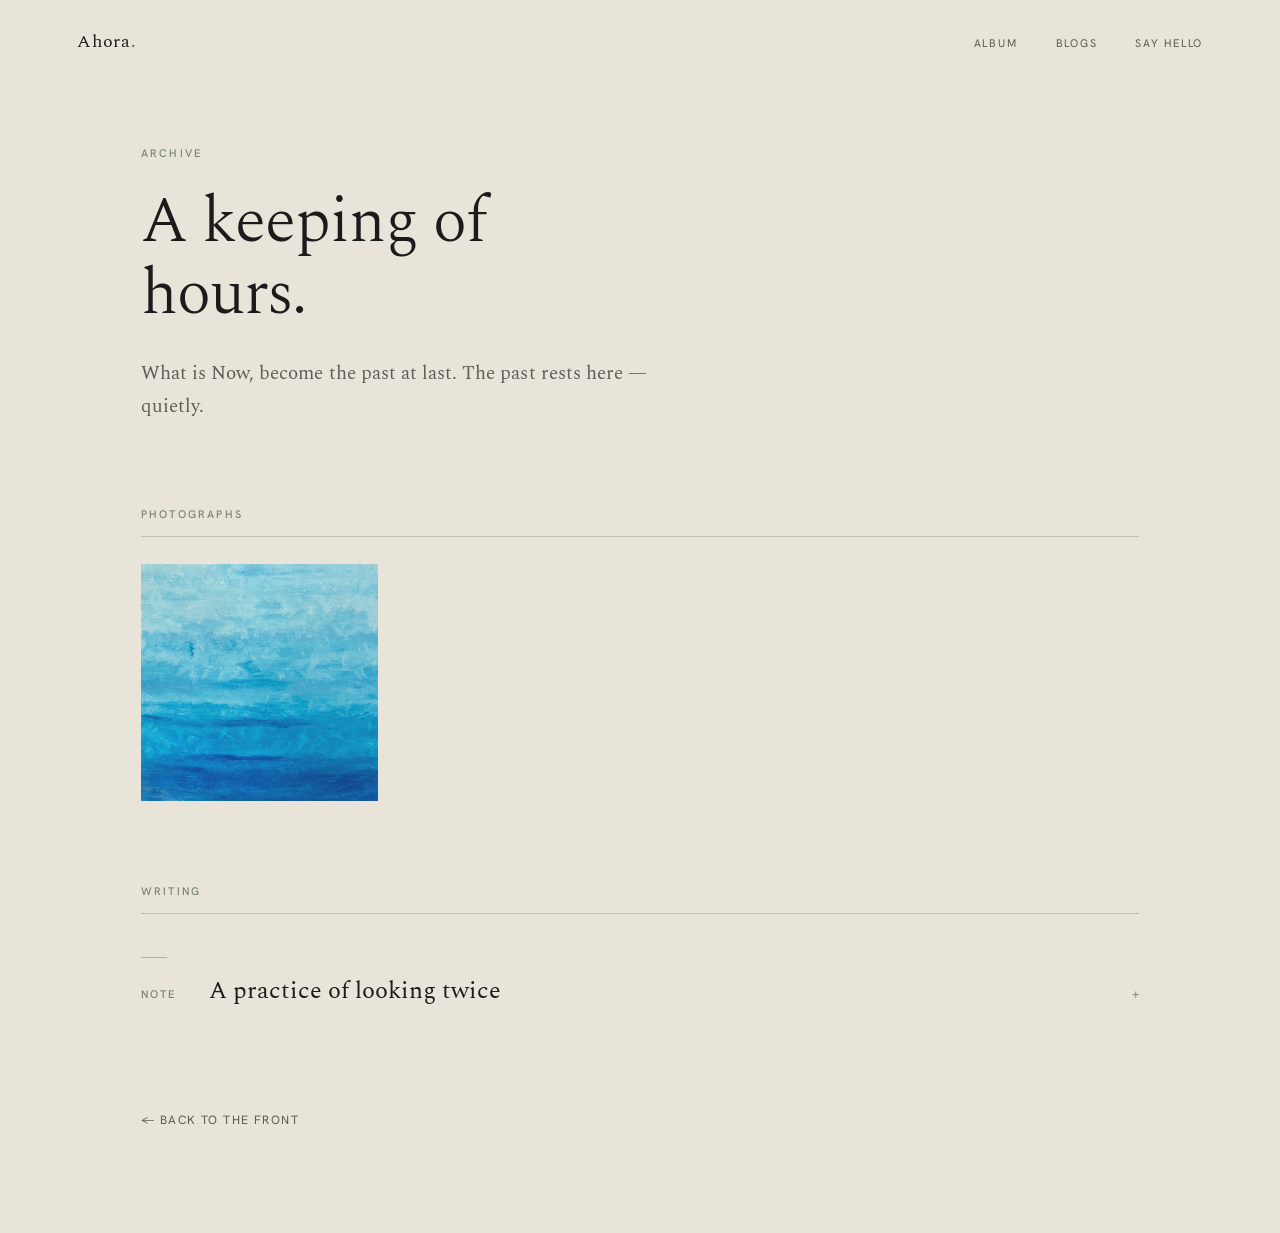
==== archive.html @ 3e656c1a "Add Featured blogs strip + Archive page Blogs: - New "Featured" admin toggle (up to 3) highlights bl" ====
<!DOCTYPE html>
<html lang="en">
<head>
  <meta charset="UTF-8" />
  <meta name="viewport" content="width=device-width, initial-scale=1.0" />
  <title>Ahora — Archive</title>
  <meta name="description" content="The Ahora archive — everything set aside, kept quietly in one place." />

  <link rel="preconnect" href="https://fonts.googleapis.com" />
  <link rel="preconnect" href="https://fonts.gstatic.com" crossorigin />
  <link href="https://fonts.googleapis.com/css2?family=Spectral:ital,wght@0,300;0,400;0,500;1,300;1,400&family=Hanken+Grotesk:wght@400;500&display=swap" rel="stylesheet" />

  <link rel="stylesheet" href="styles.css" />
  <script src="https://cdn.jsdelivr.net/npm/lenis@1.1.14/dist/lenis.min.js"></script>
  <script defer src="archive.js"></script>
</head>
<body class="archive-page">

  <header class="masthead">
    <a class="wordmark" href="index.html">Ahora<span class="dot">.</span></a>
    <nav class="top">
      <a href="index.html#album">Album</a>
      <a href="index.html#reader">Blogs</a>
      <a href="index.html#invite">Say hello</a>
    </nav>
  </header>

  <main class="archive">
    <header class="arc-head">
      <span class="label">Archive</span>
      <h1>A keeping of hours.</h1>
      <p class="intro">What is Now, become the past at last. The past rests here — quietly.</p>
    </header>

    <section class="arc-section">
      <span class="label">Photographs</span>
      <div id="arc-photos" class="arc-grid"></div>
    </section>

    <section class="arc-section">
      <span class="label">Writing</span>
      <div id="arc-notes" class="arc-list"></div>
    </section>

    <p class="arc-back"><a href="index.html">← Back to the front</a></p>
  </main>

  <!-- lightbox for viewing an archived photo -->
  <div class="lightbox" id="lightbox" aria-hidden="true">
    <button class="lb-close" id="lbClose" aria-label="Close">×</button>
    <button class="lb-nav lb-prev" id="lbPrev" aria-label="Previous photograph">‹</button>
    <figure class="lb-figure">
      <img id="lbImg" src="" alt="" />
      <figcaption class="lb-cap" id="lbCap"></figcaption>
    </figure>
    <button class="lb-nav lb-next" id="lbNext" aria-label="Next photograph">›</button>
  </div>

</body>
</html>
---- styles.css ----
/* ============================================================
   Ahora — to the hour
   Aesthetic: Aesop (adapted) · Editorial / Minimalist
   ============================================================ */

:root {
  --ground: #E8E4D9;   /* warm chamois */
  --cream:  #EFEBE0;   /* image field */
  --paper:  #F3F0E8;   /* book page */
  --ink:    #1B1B1B;
  --muted:  #5D5B54;
  --sage:   #7A8470;
  --amber:  #7A4623;

  --serif: "Spectral", Georgia, "Times New Roman", serif;
  --sans:  "Hanken Grotesk", -apple-system, system-ui, sans-serif;

  --reading: 32rem;
  --pad: clamp(24px, 6vw, 120px);
  --shot-h: clamp(300px, 64svh, 720px);
  --slide-w: 80vw;   /* uniform slide width → consistent neighbour peek on any screen */
  --slide-gap: 8vw;
  --ease: cubic-bezier(0.16, 1, 0.3, 1);
}

* { box-sizing: border-box; }
html { -webkit-font-smoothing: antialiased; text-rendering: optimizeLegibility; }
html.lenis, html.lenis body { height: auto; }
.lenis.lenis-smooth { scroll-behavior: auto !important; }

body {
  margin: 0;
  background: var(--ground);
  color: var(--ink);
  font-family: var(--serif);
  font-size: clamp(16px, 1.05vw + 13px, 19px);
  line-height: 1.72;
  letter-spacing: 0.002em;
}
::selection { background: rgba(122, 132, 112, 0.26); }
.label { font-family: var(--sans); font-weight: 500; font-size: 11px; letter-spacing: 0.2em; text-transform: uppercase; color: var(--sage); }
a { color: inherit; text-decoration: none; }

/* ---------- masthead ---------- */
header.masthead {
  position: fixed; top: 0; left: 0; right: 0; z-index: 20;
  display: flex; align-items: baseline; justify-content: space-between; gap: 24px;
  padding: clamp(20px, 3vh, 34px) var(--pad);
  pointer-events: none; will-change: opacity;
}
header.masthead a { pointer-events: auto; }
.wordmark { font-family: var(--serif); font-size: 18px; letter-spacing: 0.05em; color: var(--ink); transition: color 700ms var(--ease); }
.wordmark .dot { color: var(--amber); }
nav.top { display: flex; gap: clamp(18px, 3vw, 38px); }
nav.top a { font-family: var(--sans); font-size: 11px; letter-spacing: 0.16em; text-transform: uppercase; color: var(--muted); transition: color 700ms var(--ease); }
nav.top a:hover { color: var(--ink); }
/* over the dark album section */
.masthead.invert .wordmark { color: #F2EEE4; }
.masthead.invert nav.top a { color: rgba(242, 238, 228, 0.62); }
.masthead.invert nav.top a:hover { color: #F2EEE4; }

section.screen { min-height: 100svh; will-change: opacity, transform; }

/* ---------- reveal vocabulary ---------- */
.lines .line { display: block; overflow: hidden; padding-bottom: 0.06em; }
.lines .line > span { display: block; transform: translateY(116%); transition: transform 1.3s var(--ease); }
.lines.in .line > span { transform: none; }

.stagger > * { opacity: 0; transform: translateY(26px); transition: opacity 1.1s var(--ease), transform 1.2s var(--ease); }
.stagger.in > * { opacity: 1; transform: none; }
.stagger.in > :nth-child(2) { transition-delay: 0.10s; }
.stagger.in > :nth-child(3) { transition-delay: 0.20s; }
.stagger.in > :nth-child(4) { transition-delay: 0.30s; }

.figure-reveal { overflow: hidden; display: block; }
/* the shot's clip-path / scale / blur are driven per-frame in main.js (scroll-linked reveal) */
.shot { will-change: clip-path, transform; }

/* ---------- title page ---------- */
.cover { display: flex; flex-direction: column; justify-content: center; padding: clamp(80px, 12vh, 140px) var(--pad); }
.cover .label { display: block; margin-bottom: 30px; }
.cover h1 { font-family: var(--serif); font-weight: 300; font-size: clamp(3.4rem, 9vw + 1rem, 8rem); line-height: 1; letter-spacing: -0.02em; margin: 0; }
.cover .standfirst { max-width: var(--reading); margin: 40px 0 0; color: var(--muted); font-size: 1.05em; }
.cover .begin { margin-top: clamp(40px, 7vh, 84px); font-family: var(--sans); font-size: 11px; letter-spacing: 0.22em; text-transform: uppercase; color: var(--sage); display: inline-flex; align-items: center; gap: 12px; }
.cover .begin::after { content: "→"; font-size: 14px; }

/* ---------- the album (dark sky) ---------- */
.album { position: relative; display: flex; flex-direction: column; background: linear-gradient(180deg, #1b2230 0%, #141a25 55%, #0f141d 100%); }
.album .label { color: rgba(242, 238, 228, 0.66); }
.album-head { position: absolute; top: clamp(72px, 11vh, 120px); left: var(--pad); z-index: 5; will-change: opacity, transform; }
.track {
  flex: 1; min-height: 0;
  display: flex; align-items: center; gap: var(--slide-gap);
  overflow-x: auto; overflow-y: hidden;
  scroll-snap-type: none;
  padding-inline: calc((100vw - var(--slide-w)) / 2); padding-block: 0;
  scrollbar-width: none; -ms-overflow-style: none; cursor: grab;
  touch-action: pan-x;
}
.track::-webkit-scrollbar { display: none; }
.track.dragging { cursor: grabbing; }
.plate { flex: 0 0 var(--slide-w); height: var(--shot-h); display: flex; align-items: center; justify-content: center; will-change: opacity, filter; }
/* frameless: the photo floats whole on the dark sky, no card / background */
.shot { position: relative; max-width: 100%; max-height: 100%; overflow: hidden; }
.shot img { display: block; max-width: 100%; max-height: var(--shot-h); width: auto; height: auto; object-fit: contain; user-select: none; -webkit-user-drag: none; }

.album-foot { display: flex; align-items: center; justify-content: center; padding: clamp(20px, 4vh, 40px) var(--pad) clamp(28px, 5vh, 52px); }
.album-meta { text-align: center; }
.album-meta .count { font-family: var(--sans); font-size: 11px; letter-spacing: 0.16em; color: rgba(242, 238, 228, 0.5); }
.album-meta .cap { display: block; margin-top: 10px; max-width: 42ch; margin-inline: auto; font-style: italic; color: rgba(242, 238, 228, 0.82); transition: opacity 450ms var(--ease); }

/* ---------- the pages (book, turned by horizontal scroll) ---------- */
.reader { display: flex; flex-direction: column; align-items: center; justify-content: center; padding: clamp(80px, 11vh, 130px) var(--pad) clamp(40px, 7vh, 80px); position: relative; }
.reader > .label { position: absolute; top: clamp(72px, 11vh, 120px); left: var(--pad); }
.book { position: relative; width: min(40rem, 88vw); height: min(64svh, 560px); touch-action: pan-y; }
.page {
  position: absolute; inset: 0;
  background: var(--paper); border: 1px solid rgba(122, 132, 112, 0.28);
  padding: clamp(40px, 5vw, 80px);
  display: flex; flex-direction: column; justify-content: center;
  opacity: 0; transform: translateX(52px) scale(0.985);
  transition: opacity 700ms var(--ease), transform 820ms var(--ease);
  pointer-events: none;
}
.page.current { opacity: 1; transform: none; pointer-events: auto; }
.page.left { transform: translateX(-52px) scale(0.985); }
.page .runhead { font-family: var(--sans); font-size: 10px; letter-spacing: 0.22em; text-transform: uppercase; color: var(--sage); position: absolute; top: clamp(24px, 3vw, 38px); left: clamp(40px, 5vw, 80px); }
.page .label { display: block; margin-bottom: 20px; }
.page h2 { font-family: var(--serif); font-weight: 400; font-size: clamp(1.4rem, 2.2vw + 0.7rem, 2.2rem); line-height: 1.24; margin: 0 0 22px; max-width: 20ch; }
.page p { margin: 0 0 18px; max-width: 34ch; text-wrap: pretty; }
.page p:last-child { margin-bottom: 0; }
.page .aside { font-style: italic; color: var(--muted); }
.page .folio { position: absolute; bottom: clamp(24px, 3vw, 36px); left: 0; right: 0; text-align: center; font-family: var(--sans); font-size: 11px; letter-spacing: 0.16em; color: var(--sage); }
.reader-foot { margin-top: clamp(28px, 5vh, 52px); }
.reader-foot .leaf { font-family: var(--sans); font-size: 11px; letter-spacing: 0.16em; color: var(--sage); }

/* ---------- featured blogs (highlight strip above the book) ---------- */
.featured { width: min(40rem, 88vw); margin-bottom: clamp(22px, 4vh, 40px); }
.featured[hidden] { display: none; }
.feat-label { display: block; margin-bottom: 14px; padding-bottom: 11px; border-bottom: 1px solid rgba(122, 132, 112, 0.34); }
.feat-row { display: flex; gap: clamp(12px, 1.5vw, 18px); }
.feat-card {
  flex: 1 1 0; min-width: 0; text-align: left; cursor: pointer; font: inherit; color: inherit;
  background: var(--paper); border: 1px solid rgba(122, 132, 112, 0.3);
  padding: clamp(16px, 1.6vw, 22px);
  display: flex; flex-direction: column; gap: 9px;
  transition: border-color 600ms var(--ease), transform 600ms var(--ease);
}
.feat-card:hover { border-color: rgba(122, 132, 112, 0.7); transform: translateY(-2px); }
.feat-card .label { margin: 0; }
.feat-title { font-family: var(--serif); font-size: 1.04rem; line-height: 1.3; }
.feat-lead {
  font-size: 0.86rem; line-height: 1.55; color: var(--muted);
  display: -webkit-box; -webkit-line-clamp: 3; -webkit-box-orient: vertical; overflow: hidden;
}
.feat-cue { margin-top: auto; font-family: var(--sans); font-size: 10px; letter-spacing: 0.18em; text-transform: uppercase; color: var(--sage); }

/* ---------- invitation ---------- */
.invite { display: flex; flex-direction: column; justify-content: center; padding: clamp(80px, 12vh, 140px) var(--pad); }
.invite .label { display: block; margin-bottom: 30px; }
.invite h2 { font-family: var(--serif); font-weight: 300; font-size: clamp(1.7rem, 3vw + 0.8rem, 3rem); line-height: 1.24; margin: 0 0 30px; max-width: 18ch; }
.invite p { max-width: var(--reading); color: var(--muted); margin: 0 0 38px; }
.invite-links { display: flex; gap: 28px; flex-wrap: wrap; }
.invite-links a { font-family: var(--sans); font-size: 13px; letter-spacing: 0.1em; text-transform: uppercase; color: var(--ink); border-bottom: 1px solid var(--sage); padding-bottom: 3px; transition: color 360ms ease, border-color 360ms ease; }
.invite-links a:hover { color: var(--amber); border-color: var(--amber); }

.colophon { display: flex; justify-content: space-between; gap: 16px; flex-wrap: wrap; padding: 0 var(--pad) 48px; font-family: var(--sans); font-size: 11px; letter-spacing: 0.08em; color: var(--sage); }
.colophon a { border-bottom: 1px solid rgba(122, 132, 112, 0.5); padding-bottom: 1px; transition: color 360ms ease, border-color 360ms ease; }
.colophon a:hover { color: var(--amber); border-color: var(--amber); }

/* ============================================================
   ARCHIVE PAGE
   ============================================================ */
.archive { max-width: 72rem; margin: 0 auto; padding: clamp(110px, 16vh, 180px) var(--pad) clamp(64px, 10vh, 120px); }
.arc-head .label { display: block; margin-bottom: 24px; }
.arc-head h1 { font-family: var(--serif); font-weight: 300; font-size: clamp(2.2rem, 5vw + 1rem, 4rem); line-height: 1.12; letter-spacing: -0.015em; margin: 0; max-width: 16ch; }
.arc-head .intro { max-width: var(--reading); margin: 28px 0 0; color: var(--muted); }

.arc-section { margin-top: clamp(56px, 9vh, 104px); }
.arc-section > .label { display: block; margin-bottom: clamp(20px, 3vh, 32px); padding-bottom: 12px; border-bottom: 1px solid rgba(122, 132, 112, 0.4); }

/* photographs — compact grid */
.arc-grid { display: grid; grid-template-columns: repeat(auto-fill, minmax(clamp(120px, 20vw, 200px), 1fr)); gap: clamp(8px, 1.4vw, 16px); }
.arc-thumb { border: 0; padding: 0; margin: 0; background: var(--cream); aspect-ratio: 1 / 1; overflow: hidden; cursor: pointer; display: block; }
.arc-thumb img { width: 100%; height: 100%; object-fit: cover; display: block; transition: transform 700ms var(--ease), opacity 500ms var(--ease); opacity: 0.92; }
.arc-thumb:hover img { transform: scale(1.045); opacity: 1; }

/* writing — titled accordion list (separated by a small quiet tick, not full rules) */
.arc-entry { padding-top: clamp(10px, 1.8vh, 20px); }
.arc-entry::before { content: ""; display: block; width: 26px; height: 1px; background: var(--sage); opacity: 0.5; }
.arc-entry-head { width: 100%; text-align: left; background: none; border: 0; cursor: pointer; color: var(--ink); padding: clamp(14px, 2vh, 20px) 0 clamp(16px, 2.4vh, 24px); display: flex; gap: clamp(14px, 3vw, 32px); align-items: baseline; }
.arc-entry-head .label { flex: 0 0 auto; }
.arc-entry-head .arc-title { font-family: var(--serif); font-size: clamp(1.1rem, 1.2vw + 0.7rem, 1.5rem); line-height: 1.3; }
.arc-entry-head::after { content: "+"; margin-left: auto; font-family: var(--sans); color: var(--sage); transition: transform 400ms var(--ease); }
.arc-entry.open .arc-entry-head::after { transform: rotate(45deg); }
.arc-body { display: grid; grid-template-rows: 0fr; transition: grid-template-rows 560ms var(--ease); }
.arc-entry.open .arc-body { grid-template-rows: 1fr; }
.arc-body-inner { overflow: hidden; }
.arc-entry.open .arc-body-inner { padding-bottom: clamp(20px, 3vh, 34px); }
.arc-body-inner p { max-width: 60ch; margin: 0 0 16px; color: var(--ink); text-wrap: pretty; }
.arc-body-inner p.aside { font-style: italic; color: var(--muted); }

.arc-empty { color: var(--muted); font-style: italic; }
.arc-back { margin-top: clamp(56px, 9vh, 100px); font-family: var(--sans); font-size: 12px; letter-spacing: 0.12em; text-transform: uppercase; }
.arc-back a { color: var(--muted); border-bottom: 1px solid transparent; padding-bottom: 2px; transition: color 360ms ease, border-color 360ms ease; }
.arc-back a:hover { color: var(--amber); border-color: var(--amber); }

/* lightbox */
.lightbox { position: fixed; inset: 0; z-index: 60; display: flex; align-items: center; justify-content: center; gap: clamp(8px, 2vw, 32px); padding: clamp(24px, 5vw, 64px); background: rgba(18, 20, 26, 0.94); opacity: 0; pointer-events: none; transition: opacity 420ms var(--ease); }
.lightbox.open { opacity: 1; pointer-events: auto; }
.lb-figure { margin: 0; display: flex; flex-direction: column; align-items: center; gap: 16px; max-width: 86vw; }
.lb-figure img { max-width: 86vw; max-height: 78vh; object-fit: contain; display: block; }
.lb-cap { font-family: var(--serif); font-style: italic; color: rgba(242, 238, 228, 0.85); text-align: center; max-width: 48ch; }
.lb-close { position: absolute; top: clamp(16px, 3vh, 28px); right: clamp(16px, 3vw, 28px); }
.lb-close, .lb-nav { background: none; border: 0; color: rgba(242, 238, 228, 0.7); cursor: pointer; font-family: var(--serif); transition: color 300ms ease; }
.lb-close { font-size: 32px; line-height: 1; }
.lb-nav { font-size: 40px; line-height: 1; padding: 12px; }
.lb-close:hover, .lb-nav:hover { color: #fff; }
@media (max-width: 600px) { .lb-nav { font-size: 30px; padding: 6px; } }

/* ---------- touch devices: native momentum scroll + snap (feels right on mobile) ---------- */
@media (pointer: coarse) {
  .track { scroll-snap-type: x mandatory; scroll-padding-inline: calc((100vw - var(--slide-w)) / 2); }
  .plate { scroll-snap-align: center; }
}

/* ---------- responsive: tablet ---------- */
@media (max-width: 920px) {
  :root { --slide-w: 84vw; --slide-gap: 7vw; }
  .book { width: min(40rem, 90vw); height: min(66svh, 540px); }
}

/* ---------- responsive: phone ---------- */
@media (max-width: 600px) {
  :root { --shot-h: clamp(240px, 50svh, 440px); --slide-w: 88vw; --slide-gap: 6vw; }
  /* on phones the title moves into flow above the photos so it can't overlap them */
  .album-head { position: static; padding: clamp(58px, 9vh, 88px) var(--pad) 8px; }
  header.masthead { gap: 14px; }
  nav.top { gap: 16px; }
  nav.top a { font-size: 10px; letter-spacing: 0.1em; }
  .cover h1 { font-size: clamp(3rem, 17vw, 4.6rem); }
  .page { padding: clamp(28px, 8vw, 48px); }
  .page p { max-width: none; }
  .colophon { flex-direction: column; gap: 6px; }
  /* featured cards scroll sideways on phones instead of cramming three across */
  .featured { width: 90vw; }
  .feat-row { overflow-x: auto; scrollbar-width: none; -ms-overflow-style: none; scroll-snap-type: x mandatory; margin-inline: calc(var(--pad) * -1); padding-inline: var(--pad); }
  .feat-row::-webkit-scrollbar { display: none; }
  .feat-card { flex: 0 0 78%; scroll-snap-align: start; }
}

/* ---------- very short / landscape phones ---------- */
@media (max-height: 480px) {
  :root { --shot-h: 78svh; }
  .book { height: 82svh; }
}

@media (prefers-reduced-motion: reduce) {
  .lines .line > span, .stagger > *, .page { transition: none; }
  .lines .line > span, .stagger > * { transform: none; opacity: 1; }
}
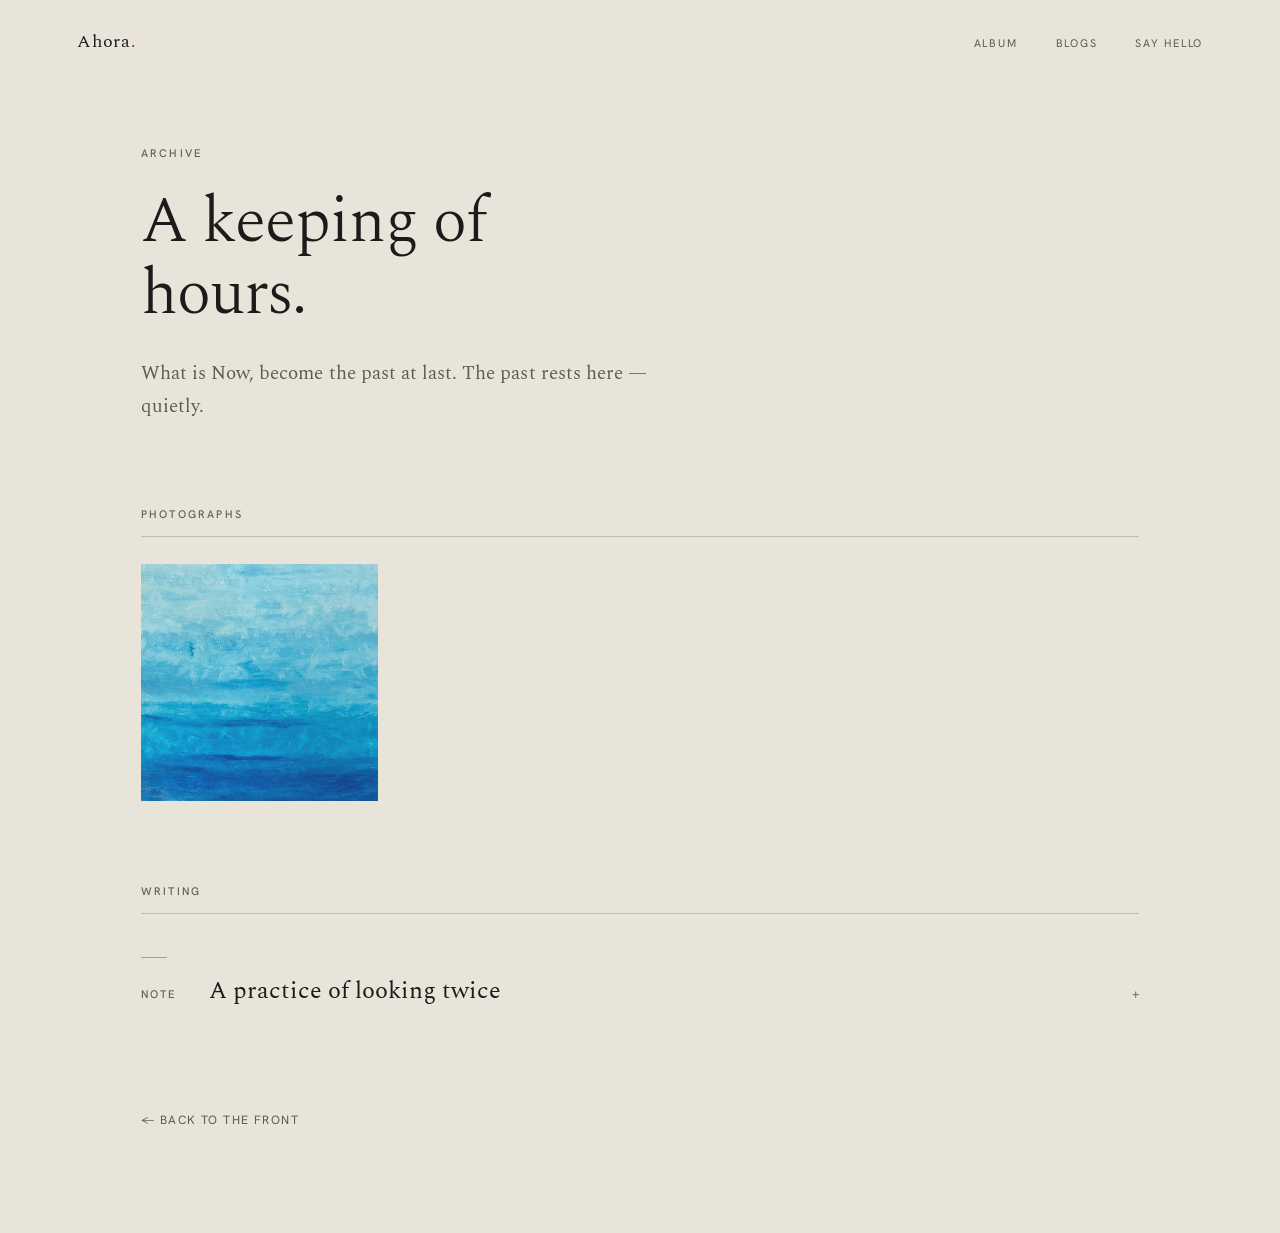
==== commit 066f1639: "Add share previews, favicon, a11y + perf polish - Social: Open Graph + Twitter tags with an "Ahora."" ====
--- a/archive.html
+++ b/archive.html
@@ -5,6 +5,18 @@
   <meta name="viewport" content="width=device-width, initial-scale=1.0" />
   <title>Ahora — Archive</title>
   <meta name="description" content="The Ahora archive — everything set aside, kept quietly in one place." />
+
+  <link rel="icon" href="favicon.svg" type="image/svg+xml" />
+  <link rel="apple-touch-icon" href="apple-touch-icon.png" />
+  <link rel="canonical" href="https://ahora-to-the-hour.netlify.app/archive.html" />
+  <meta property="og:type" content="website" />
+  <meta property="og:site_name" content="Ahora" />
+  <meta property="og:title" content="Ahora — Archive" />
+  <meta property="og:description" content="The Ahora archive — everything set aside, kept quietly in one place." />
+  <meta property="og:url" content="https://ahora-to-the-hour.netlify.app/archive.html" />
+  <meta property="og:image" content="https://ahora-to-the-hour.netlify.app/og.png" />
+  <meta name="twitter:card" content="summary_large_image" />
+  <meta name="twitter:image" content="https://ahora-to-the-hour.netlify.app/og.png" />
 
   <link rel="preconnect" href="https://fonts.googleapis.com" />
   <link rel="preconnect" href="https://fonts.gstatic.com" crossorigin />
--- a/styles.css
+++ b/styles.css
@@ -9,7 +9,7 @@
   --paper:  #F3F0E8;   /* book page */
   --ink:    #1B1B1B;
   --muted:  #5D5B54;
-  --sage:   #7A8470;
+  --sage:   #5B6649;   /* deepened so 11px labels clear WCAG AA on the cream ground */
   --amber:  #7A4623;
 
   --serif: "Spectral", Georgia, "Times New Roman", serif;
@@ -21,6 +21,17 @@
   --slide-w: 80vw;   /* uniform slide width → consistent neighbour peek on any screen */
   --slide-gap: 8vw;
   --ease: cubic-bezier(0.16, 1, 0.3, 1);
+
+  /* cover: "Ahora" arriving like rain on still water (timing mirrored in main.js) */
+  --A-delay: 0.25s;      /* when A drops in */
+  --gap-Ah: 2.4s;        /* the long held pause after A */
+  --gap-hora: 0s;        /* 0 = h-o-r-a land together as one breath */
+  --letter-rise: 0.62s;  /* how quickly A materialises */
+  --rise-hora: 1.3s;     /* how slowly h-o-r-a bloom in */
+  --ripple-A: 3.3s;      /* A's single slow raindrop ripple */
+  --ripple-ease: cubic-bezier(0.11, 0.62, 0.2, 1);
+  --ripple-rgb: 122, 132, 112;   /* set live by hour in main.js */
+  --accent: var(--sage);         /* set live by hour in main.js */
 }
 
 * { box-sizing: border-box; }
@@ -40,6 +51,16 @@
 ::selection { background: rgba(122, 132, 112, 0.26); }
 .label { font-family: var(--sans); font-weight: 500; font-size: 11px; letter-spacing: 0.2em; text-transform: uppercase; color: var(--sage); }
 a { color: inherit; text-decoration: none; }
+
+/* visible keyboard focus (mouse clicks stay clean via :focus-visible) */
+:focus-visible { outline: 2px solid var(--sage); outline-offset: 3px; border-radius: 2px; }
+/* a light ring where focus lands on the dark album / breath / lightbox */
+.album :focus-visible, .rest :focus-visible, .lightbox :focus-visible,
+.masthead.invert :focus-visible { outline-color: rgba(242, 238, 228, 0.9); }
+
+/* graceful fallback if content fails to load */
+.load-fallback { margin: auto; max-width: 30ch; text-align: center; font-style: italic; color: var(--muted); }
+.album .load-fallback { color: rgba(242, 238, 228, 0.72); }
 
 /* ---------- masthead ---------- */
 header.masthead {
@@ -59,13 +80,16 @@
 .masthead.invert nav.top a { color: rgba(242, 238, 228, 0.62); }
 .masthead.invert nav.top a:hover { color: #F2EEE4; }
 
-section.screen { min-height: 100svh; will-change: opacity, transform; }
+section.screen { position: relative; z-index: 1; min-height: 100svh; will-change: opacity, transform; }
+
+/* ---------- creative-coding layers ---------- */
+/* dust: a fixed sheet of air over the sections (below the masthead). updateSections()
+   keeps it present over the album + through transitions, and clears it on the pages
+   and around the breath. pointer-events:none so it never blocks scroll or links. */
+.air { position: fixed; inset: 0; width: 100%; height: 100%; z-index: 15; pointer-events: none; opacity: 0; }
+.colophon { position: relative; z-index: 1; }
 
 /* ---------- reveal vocabulary ---------- */
-.lines .line { display: block; overflow: hidden; padding-bottom: 0.06em; }
-.lines .line > span { display: block; transform: translateY(116%); transition: transform 1.3s var(--ease); }
-.lines.in .line > span { transform: none; }
-
 .stagger > * { opacity: 0; transform: translateY(26px); transition: opacity 1.1s var(--ease), transform 1.2s var(--ease); }
 .stagger.in > * { opacity: 1; transform: none; }
 .stagger.in > :nth-child(2) { transition-delay: 0.10s; }
@@ -77,12 +101,92 @@
 .shot { will-change: clip-path, transform; }
 
 /* ---------- title page ---------- */
-.cover { display: flex; flex-direction: column; justify-content: center; padding: clamp(80px, 12vh, 140px) var(--pad); }
-.cover .label { display: block; margin-bottom: 30px; }
-.cover h1 { font-family: var(--serif); font-weight: 300; font-size: clamp(3.4rem, 9vw + 1rem, 8rem); line-height: 1; letter-spacing: -0.02em; margin: 0; }
-.cover .standfirst { max-width: var(--reading); margin: 40px 0 0; color: var(--muted); font-size: 1.05em; }
-.cover .begin { margin-top: clamp(40px, 7vh, 84px); font-family: var(--sans); font-size: 11px; letter-spacing: 0.22em; text-transform: uppercase; color: var(--sage); display: inline-flex; align-items: center; gap: 12px; }
+.cover { position: relative; overflow: hidden; display: flex; flex-direction: column; justify-content: center; padding: clamp(80px, 12vh, 140px) var(--pad); }
+/* still water: the surface the cover's letters fall onto, on the warm ground */
+.cover-water { position: absolute; inset: 0; width: 100%; height: 100%; z-index: 0; pointer-events: none; }
+.cover > .label, .cover .word-wrap, .cover > .clock, .cover > .cover-body { position: relative; z-index: 1; }
+.cover .label { display: block; margin-bottom: clamp(34px, 6vh, 60px); }
+.cover .standfirst { max-width: var(--reading); margin: 18px 0 0; color: var(--muted); font-size: 1.05em; }
+.cover .begin { margin-top: clamp(34px, 6vh, 68px); font-family: var(--sans); font-size: 11px; letter-spacing: 0.22em; text-transform: uppercase; color: var(--accent); display: inline-flex; align-items: center; gap: 12px; }
 .cover .begin::after { content: "→"; font-size: 14px; }
+
+/* the live clock — "to the hour" made literal, tinted by time of day */
+.cover .clock { display: block; margin: clamp(26px, 4vh, 40px) 0 0; font-family: var(--sans); font-size: 12px; letter-spacing: 0.14em; text-transform: uppercase; color: var(--accent); }
+.cover .clock b { font-weight: 500; }
+
+/* label, clock and body settle in only after the word has performed itself
+   (main.js adds .revealed to the cover and .in to .cover-body) */
+.cover .label, .cover .clock { opacity: 0; transform: translateY(12px); transition: opacity 1.3s var(--ease), transform 1.3s var(--ease); }
+.cover.revealed .label, .cover.revealed .clock { opacity: 1; transform: none; }
+.cover.revealed .clock { transition-delay: 0.12s; }
+
+/* ---------- the word "Ahora", arriving letter by letter ---------- */
+.word-wrap { position: relative; align-self: flex-start; }
+.cover .word { position: relative; z-index: 2; display: flex; font-family: var(--serif); font-weight: 300; font-size: clamp(3.4rem, 9vw + 1rem, 8rem); line-height: 1; letter-spacing: -0.02em; margin: 0; }
+
+.ltr { position: relative; display: inline-block; --rise: var(--letter-rise); }   /* A uses the quick rise */
+.ltr:not(:first-child) { --rise: var(--rise-hora); }                              /* h-o-r-a bloom slower */
+/* each letter starts small + blurred at the centre of its ripple */
+.ltr > span { position: relative; z-index: 2; display: inline-block; transform-origin: center 58%; transform: scale(0.28); opacity: 0; filter: blur(8px); }
+/* first visit: the letter materialises outward from the point of impact */
+.word.play .ltr > span {
+  transition: transform var(--rise) var(--ease), opacity calc(var(--rise) * 0.8) ease, filter calc(var(--rise) * 0.8) ease;
+  transition-delay: calc(var(--base) + 0.16s);
+  transform: none; opacity: 1; filter: blur(0);
+}
+/* return visit / reduced motion: the word is simply present */
+.word.settled .ltr > span { transform: none; opacity: 1; filter: none; transition: none; }
+
+/* when each letter drops — A waits out the long pause, h-o-r-a follow together */
+.ltr:nth-child(1) { --base: var(--A-delay); }
+.ltr:nth-child(2) { --base: calc(var(--A-delay) + var(--gap-Ah)); }
+.ltr:nth-child(3) { --base: calc(var(--A-delay) + var(--gap-Ah) + var(--gap-hora)); }
+.ltr:nth-child(4) { --base: calc(var(--A-delay) + var(--gap-Ah) + var(--gap-hora) * 2); }
+.ltr:nth-child(5) { --base: calc(var(--A-delay) + var(--gap-Ah) + var(--gap-hora) * 3); }
+
+/* the raindrop — only A disturbs the water: a thin leading ring and a second
+   ring chasing it, expanding slowly and fading into the page's colour */
+.ltr:first-child::before, .ltr:first-child::after {
+  content: ""; position: absolute; left: 50%; top: 58%;
+  width: 1.5em; height: 1.5em; margin: -0.75em 0 0 -0.75em; border-radius: 50%;
+  z-index: 1; pointer-events: none; opacity: 0;
+  background: radial-gradient(circle at center,
+    rgba(var(--ripple-rgb), 0) 0, rgba(var(--ripple-rgb), 0) 0.435em,
+    rgba(var(--ripple-rgb), .22) 0.455em, rgba(var(--ripple-rgb), 0) 0.475em);
+}
+.word.play .ltr:first-child::before { animation: rainring var(--ripple-A) var(--ripple-ease) var(--base) forwards; }
+.word.play .ltr:first-child::after  { animation: rainring var(--ripple-A) var(--ripple-ease) calc(var(--base) + 0.26s) forwards; }
+/* return: A re-drops on its own, as if a fresh drop landed on the first letter */
+.word.stir .ltr:first-child > span  { animation: letterBloom var(--letter-rise) var(--ease) 0.05s both; }
+.word.stir .ltr:first-child::before { animation: rainring var(--ripple-A) var(--ripple-ease) 0.05s forwards; }
+.word.stir .ltr:first-child::after  { animation: rainring var(--ripple-A) var(--ripple-ease) 0.31s forwards; }
+
+@keyframes rainring {
+  0%   { opacity: 0;   transform: scale(0.12); filter: blur(0.2px); }
+  10%  { opacity: .4; }
+  72%  { opacity: .13; }
+  100% { opacity: 0;   transform: scale(3.1);  filter: blur(1.4px); }
+}
+@keyframes letterBloom {
+  0%   { transform: scale(0.28); opacity: 0; filter: blur(8px); }
+  100% { transform: none; opacity: 1; filter: blur(0); }
+}
+
+/* one big, demure wave behind the whole word, as the word lands and on return */
+.bg-ripple {
+  position: absolute; left: 0; top: 54%; width: 46vmax; height: 46vmax;
+  margin: calc(-23vmax + 0.1em) 0 0 -14vmax; border-radius: 50%;
+  z-index: 0; pointer-events: none; opacity: 0;
+  background: radial-gradient(circle at center,
+    rgba(var(--ripple-rgb), 0) 0, rgba(var(--ripple-rgb), 0) 46.5%,
+    rgba(var(--ripple-rgb), .08) 49%, rgba(var(--ripple-rgb), 0) 51.5%);
+}
+.bg-ripple.go { animation: bgripple 6.4s cubic-bezier(0.16, 0.65, 0.22, 1) forwards; }
+@keyframes bgripple {
+  0%   { opacity: 0;   transform: scale(0.10); filter: blur(1px); }
+  22%  { opacity: .22; }
+  100% { opacity: 0;   transform: scale(2.6);  filter: blur(3px); }
+}
 
 /* ---------- the album (dark sky) ---------- */
 .album { position: relative; display: flex; flex-direction: column; background: linear-gradient(180deg, #1b2230 0%, #141a25 55%, #0f141d 100%); }
@@ -95,7 +199,9 @@
   scroll-snap-type: none;
   padding-inline: calc((100vw - var(--slide-w)) / 2); padding-block: 0;
   scrollbar-width: none; -ms-overflow-style: none; cursor: grab;
-  touch-action: pan-x;
+  /* allow vertical swipes to scroll the page from anywhere on the photos,
+     while horizontal swipes still leaf the album */
+  touch-action: pan-x pan-y;
 }
 .track::-webkit-scrollbar { display: none; }
 .track.dragging { cursor: grabbing; }
@@ -109,28 +215,46 @@
 .album-meta .count { font-family: var(--sans); font-size: 11px; letter-spacing: 0.16em; color: rgba(242, 238, 228, 0.5); }
 .album-meta .cap { display: block; margin-top: 10px; max-width: 42ch; margin-inline: auto; font-style: italic; color: rgba(242, 238, 228, 0.82); transition: opacity 450ms var(--ease); }
 
+/* ---------- a held minute (breath) — between the album and the pages ---------- */
+.rest { display: flex; align-items: center; justify-content: center; overflow: hidden; background: #12151b; }
+.breath-canvas { position: absolute; inset: 0; width: 100%; height: 100%; z-index: 0; pointer-events: none; }
+.rest-inner { position: relative; z-index: 1; display: flex; flex-direction: column; align-items: center; gap: 16px; text-align: center; }
+.rest .label { color: rgba(242, 238, 228, 0.55); }
+.rest-now { font-family: var(--serif); font-weight: 300; font-size: clamp(2.4rem, 7vw, 4.4rem); line-height: 1; color: rgba(242, 238, 228, 0.92); }
+.rest-cue { font-family: var(--sans); font-size: 11px; letter-spacing: 0.3em; text-transform: uppercase; color: rgba(242, 238, 228, 0.42); transition: opacity 900ms var(--ease); }
+
 /* ---------- the pages (book, turned by horizontal scroll) ---------- */
-.reader { display: flex; flex-direction: column; align-items: center; justify-content: center; padding: clamp(80px, 11vh, 130px) var(--pad) clamp(40px, 7vh, 80px); position: relative; }
+/* content flows from the top, clear of the pinned heading, so the featured strip
+   + book can never grow up into "The Blogs — scroll sideways to turn" */
+.reader { display: flex; flex-direction: column; align-items: center; justify-content: flex-start; padding: clamp(116px, 17vh, 168px) var(--pad) clamp(40px, 7vh, 80px); position: relative; }
 .reader > .label { position: absolute; top: clamp(72px, 11vh, 120px); left: var(--pad); }
 .book { position: relative; width: min(40rem, 88vw); height: min(64svh, 560px); touch-action: pan-y; }
 .page {
+  --page-pad: clamp(40px, 5vw, 80px);
   position: absolute; inset: 0;
   background: var(--paper); border: 1px solid rgba(122, 132, 112, 0.28);
-  padding: clamp(40px, 5vw, 80px);
-  display: flex; flex-direction: column; justify-content: center;
+  /* extra top room for the "Ahora — Field Notes" runhead, then content from the top */
+  padding: clamp(58px, 7vw, 92px) var(--page-pad) clamp(40px, 5vw, 64px);
+  display: flex; flex-direction: column; justify-content: flex-start;
   opacity: 0; transform: translateX(52px) scale(0.985);
   transition: opacity 700ms var(--ease), transform 820ms var(--ease);
   pointer-events: none;
 }
 .page.current { opacity: 1; transform: none; pointer-events: auto; }
 .page.left { transform: translateX(-52px) scale(0.985); }
-.page .runhead { font-family: var(--sans); font-size: 10px; letter-spacing: 0.22em; text-transform: uppercase; color: var(--sage); position: absolute; top: clamp(24px, 3vw, 38px); left: clamp(40px, 5vw, 80px); }
+.page .runhead { font-family: var(--sans); font-size: 10px; letter-spacing: 0.22em; text-transform: uppercase; color: var(--sage); position: absolute; top: clamp(26px, 3.4vw, 40px); left: var(--page-pad); }
+/* the text area takes the space between runhead and folio, and scrolls if a note
+   runs long — so the folio is always below the text, never inside it.
+   touch-action: pan-y keeps only vertical gestures here; horizontal swipes stay
+   free for the page-flip (otherwise the scroll container cancels the swipe). */
+.page > .stagger { flex: 1 1 auto; min-height: 0; overflow-y: auto; touch-action: pan-y; overscroll-behavior: contain; scrollbar-width: none; -ms-overflow-style: none; }
+.page > .stagger::-webkit-scrollbar { display: none; }
 .page .label { display: block; margin-bottom: 20px; }
 .page h2 { font-family: var(--serif); font-weight: 400; font-size: clamp(1.4rem, 2.2vw + 0.7rem, 2.2rem); line-height: 1.24; margin: 0 0 22px; max-width: 20ch; }
 .page p { margin: 0 0 18px; max-width: 34ch; text-wrap: pretty; }
 .page p:last-child { margin-bottom: 0; }
 .page .aside { font-style: italic; color: var(--muted); }
-.page .folio { position: absolute; bottom: clamp(24px, 3vw, 36px); left: 0; right: 0; text-align: center; font-family: var(--sans); font-size: 11px; letter-spacing: 0.16em; color: var(--sage); }
+.page .folio { flex: 0 0 auto; margin-top: clamp(14px, 2vh, 22px); text-align: center; font-family: var(--sans); font-size: 11px; letter-spacing: 0.16em; color: var(--sage); }
 .reader-foot { margin-top: clamp(28px, 5vh, 52px); }
 .reader-foot .leaf { font-family: var(--sans); font-size: 11px; letter-spacing: 0.16em; color: var(--sage); }
 
@@ -238,9 +362,14 @@
   header.masthead { gap: 14px; }
   nav.top { gap: 16px; }
   nav.top a { font-size: 10px; letter-spacing: 0.1em; }
-  .cover h1 { font-size: clamp(3rem, 17vw, 4.6rem); }
-  .page { padding: clamp(28px, 8vw, 48px); }
-  .page p { max-width: none; }
+  .cover .word { font-size: clamp(3rem, 17vw, 4.6rem); }
+  .page { --page-pad: clamp(28px, 7vw, 44px); padding: clamp(46px, 12vw, 60px) var(--page-pad) clamp(28px, 7vw, 40px); }
+  /* blog type scales with the screen so notes fit without the folio overlapping */
+  .page .label { margin-bottom: clamp(10px, 2.4vw, 16px); }
+  .page h2 { font-size: clamp(1.12rem, 5vw, 1.55rem); line-height: 1.22; margin-bottom: clamp(12px, 3vw, 18px); }
+  .page p { max-width: none; font-size: clamp(0.9rem, 3.7vw, 1.04rem); line-height: 1.6; margin-bottom: clamp(10px, 2.6vw, 15px); }
+  /* the blog heading joins the flow above the book on phones, like the album title */
+  .reader { padding-top: clamp(96px, 15vh, 130px); }
   .colophon { flex-direction: column; gap: 6px; }
   /* featured cards scroll sideways on phones instead of cramming three across */
   .featured { width: 90vw; }
@@ -256,6 +385,9 @@
 }
 
 @media (prefers-reduced-motion: reduce) {
-  .lines .line > span, .stagger > *, .page { transition: none; }
-  .lines .line > span, .stagger > * { transform: none; opacity: 1; }
-}
+  .stagger > *, .page { transition: none; }
+  .stagger > * { transform: none; opacity: 1; }
+  .word .ltr > span { transform: none; opacity: 1; filter: none; transition: none; }
+  .cover .label, .cover .clock { opacity: 1; transform: none; transition: none; }
+  .ltr::before, .ltr::after, .bg-ripple { display: none; }
+}
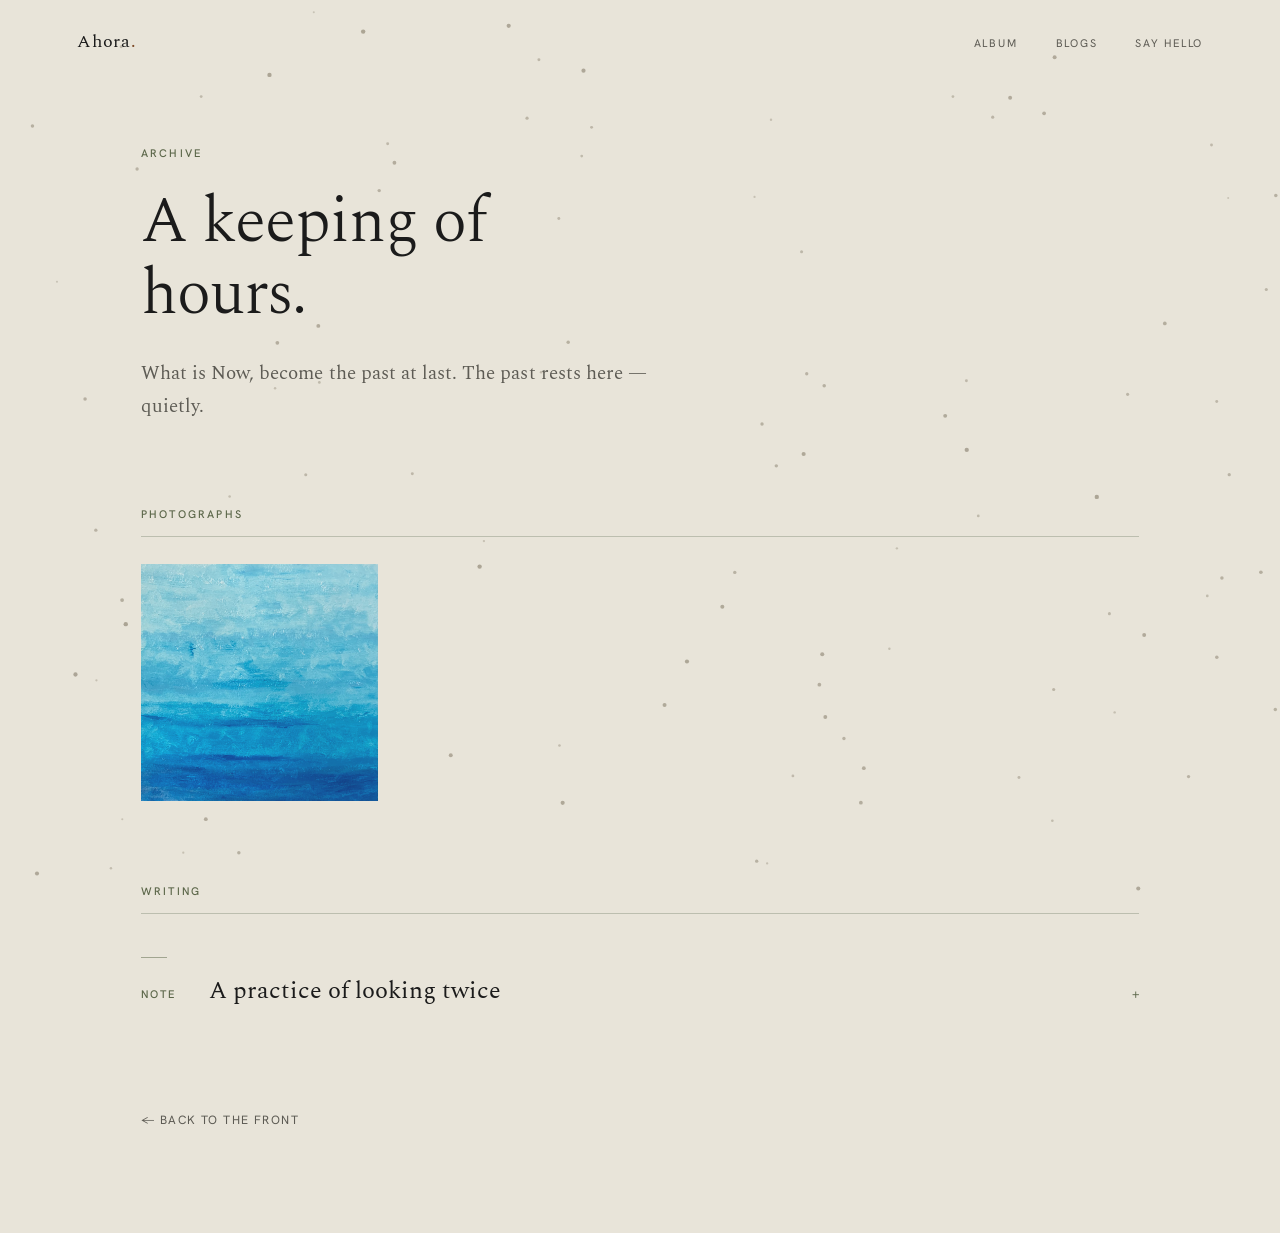
==== commit 4ed8b30f: "Add expand-to-read blog reader, canvas water rework, archive dust - Expand-to-read: clicking a page " ====
--- a/archive.html
+++ b/archive.html
@@ -27,6 +27,9 @@
   <script defer src="archive.js"></script>
 </head>
 <body class="archive-page">
+
+  <!-- dust: the quiet drifting air, here as the Archive's standing background -->
+  <canvas class="arc-dust" aria-hidden="true"></canvas>
 
   <header class="masthead">
     <a class="wordmark" href="index.html">Ahora<span class="dot">.</span></a>
--- a/styles.css
+++ b/styles.css
@@ -12,12 +12,18 @@
   --sage:   #5B6649;   /* deepened so 11px labels clear WCAG AA on the cream ground */
   --amber:  #7A4623;
 
+  /* channel values for rgba() — the soft sage UI lines and the ecru on dark */
+  --sage-rgb: 122, 132, 112;
+  --ecru-rgb: 242, 238, 228;
+
   --serif: "Spectral", Georgia, "Times New Roman", serif;
   --sans:  "Hanken Grotesk", -apple-system, system-ui, sans-serif;
 
   --reading: 32rem;
   --pad: clamp(24px, 6vw, 120px);
-  --shot-h: clamp(300px, 64svh, 720px);
+  /* photo height tracks viewport height, but always leaves room for the title band
+     above and the meta below — so a short / non-fullscreen window never overlaps */
+  --shot-h: clamp(200px, calc(100svh - 250px), 720px);
   --slide-w: 80vw;   /* uniform slide width → consistent neighbour peek on any screen */
   --slide-gap: 8vw;
   --ease: cubic-bezier(0.16, 1, 0.3, 1);
@@ -28,8 +34,6 @@
   --gap-hora: 0s;        /* 0 = h-o-r-a land together as one breath */
   --letter-rise: 0.62s;  /* how quickly A materialises */
   --rise-hora: 1.3s;     /* how slowly h-o-r-a bloom in */
-  --ripple-A: 3.3s;      /* A's single slow raindrop ripple */
-  --ripple-ease: cubic-bezier(0.11, 0.62, 0.2, 1);
   --ripple-rgb: 122, 132, 112;   /* set live by hour in main.js */
   --accent: var(--sage);         /* set live by hour in main.js */
 }
@@ -48,7 +52,7 @@
   line-height: 1.72;
   letter-spacing: 0.002em;
 }
-::selection { background: rgba(122, 132, 112, 0.26); }
+::selection { background: rgba(var(--sage-rgb), 0.26); }
 .label { font-family: var(--sans); font-weight: 500; font-size: 11px; letter-spacing: 0.2em; text-transform: uppercase; color: var(--sage); }
 a { color: inherit; text-decoration: none; }
 
@@ -56,11 +60,11 @@
 :focus-visible { outline: 2px solid var(--sage); outline-offset: 3px; border-radius: 2px; }
 /* a light ring where focus lands on the dark album / breath / lightbox */
 .album :focus-visible, .rest :focus-visible, .lightbox :focus-visible,
-.masthead.invert :focus-visible { outline-color: rgba(242, 238, 228, 0.9); }
+.masthead.invert :focus-visible { outline-color: rgba(var(--ecru-rgb), 0.9); }
 
 /* graceful fallback if content fails to load */
 .load-fallback { margin: auto; max-width: 30ch; text-align: center; font-style: italic; color: var(--muted); }
-.album .load-fallback { color: rgba(242, 238, 228, 0.72); }
+.album .load-fallback { color: rgba(var(--ecru-rgb), 0.72); }
 
 /* ---------- masthead ---------- */
 header.masthead {
@@ -77,7 +81,7 @@
 nav.top a:hover { color: var(--ink); }
 /* over the dark album section */
 .masthead.invert .wordmark { color: #F2EEE4; }
-.masthead.invert nav.top a { color: rgba(242, 238, 228, 0.62); }
+.masthead.invert nav.top a { color: rgba(var(--ecru-rgb), 0.62); }
 .masthead.invert nav.top a:hover { color: #F2EEE4; }
 
 section.screen { position: relative; z-index: 1; min-height: 100svh; will-change: opacity, transform; }
@@ -144,29 +148,11 @@
 .ltr:nth-child(4) { --base: calc(var(--A-delay) + var(--gap-Ah) + var(--gap-hora) * 2); }
 .ltr:nth-child(5) { --base: calc(var(--A-delay) + var(--gap-Ah) + var(--gap-hora) * 3); }
 
-/* the raindrop — only A disturbs the water: a thin leading ring and a second
-   ring chasing it, expanding slowly and fading into the page's colour */
-.ltr:first-child::before, .ltr:first-child::after {
-  content: ""; position: absolute; left: 50%; top: 58%;
-  width: 1.5em; height: 1.5em; margin: -0.75em 0 0 -0.75em; border-radius: 50%;
-  z-index: 1; pointer-events: none; opacity: 0;
-  background: radial-gradient(circle at center,
-    rgba(var(--ripple-rgb), 0) 0, rgba(var(--ripple-rgb), 0) 0.435em,
-    rgba(var(--ripple-rgb), .22) 0.455em, rgba(var(--ripple-rgb), 0) 0.475em);
-}
-.word.play .ltr:first-child::before { animation: rainring var(--ripple-A) var(--ripple-ease) var(--base) forwards; }
-.word.play .ltr:first-child::after  { animation: rainring var(--ripple-A) var(--ripple-ease) calc(var(--base) + 0.26s) forwards; }
+/* the raindrop — only A disturbs the water; the ripple itself is the canvas water
+   splash (main.js), so the A needs no CSS ring of its own */
 /* return: A re-drops on its own, as if a fresh drop landed on the first letter */
 .word.stir .ltr:first-child > span  { animation: letterBloom var(--letter-rise) var(--ease) 0.05s both; }
-.word.stir .ltr:first-child::before { animation: rainring var(--ripple-A) var(--ripple-ease) 0.05s forwards; }
-.word.stir .ltr:first-child::after  { animation: rainring var(--ripple-A) var(--ripple-ease) 0.31s forwards; }
-
-@keyframes rainring {
-  0%   { opacity: 0;   transform: scale(0.12); filter: blur(0.2px); }
-  10%  { opacity: .4; }
-  72%  { opacity: .13; }
-  100% { opacity: 0;   transform: scale(3.1);  filter: blur(1.4px); }
-}
+
 @keyframes letterBloom {
   0%   { transform: scale(0.28); opacity: 0; filter: blur(8px); }
   100% { transform: none; opacity: 1; filter: blur(0); }
@@ -181,7 +167,7 @@
     rgba(var(--ripple-rgb), 0) 0, rgba(var(--ripple-rgb), 0) 46.5%,
     rgba(var(--ripple-rgb), .08) 49%, rgba(var(--ripple-rgb), 0) 51.5%);
 }
-.bg-ripple.go { animation: bgripple 6.4s cubic-bezier(0.16, 0.65, 0.22, 1) forwards; }
+.bg-ripple.go { animation: bgripple 9s cubic-bezier(0.22, 0.55, 0.3, 1) forwards; }
 @keyframes bgripple {
   0%   { opacity: 0;   transform: scale(0.10); filter: blur(1px); }
   22%  { opacity: .22; }
@@ -190,14 +176,16 @@
 
 /* ---------- the album (dark sky) ---------- */
 .album { position: relative; display: flex; flex-direction: column; background: linear-gradient(180deg, #1b2230 0%, #141a25 55%, #0f141d 100%); }
-.album .label { color: rgba(242, 238, 228, 0.66); }
+.album .label { color: rgba(var(--ecru-rgb), 0.66); }
 .album-head { position: absolute; top: clamp(72px, 11vh, 120px); left: var(--pad); z-index: 5; will-change: opacity, transform; }
 .track {
   flex: 1; min-height: 0;
   display: flex; align-items: center; gap: var(--slide-gap);
   overflow-x: auto; overflow-y: hidden;
   scroll-snap-type: none;
-  padding-inline: calc((100vw - var(--slide-w)) / 2); padding-block: 0;
+  padding-inline: calc((100vw - var(--slide-w)) / 2);
+  /* top clears the absolute title band so the centred photo sits below it; small floor below */
+  padding-block: clamp(84px, 14svh, 132px) clamp(10px, 2svh, 24px);
   scrollbar-width: none; -ms-overflow-style: none; cursor: grab;
   /* allow vertical swipes to scroll the page from anywhere on the photos,
      while horizontal swipes still leaf the album */
@@ -212,16 +200,16 @@
 
 .album-foot { display: flex; align-items: center; justify-content: center; padding: clamp(20px, 4vh, 40px) var(--pad) clamp(28px, 5vh, 52px); }
 .album-meta { text-align: center; }
-.album-meta .count { font-family: var(--sans); font-size: 11px; letter-spacing: 0.16em; color: rgba(242, 238, 228, 0.5); }
-.album-meta .cap { display: block; margin-top: 10px; max-width: 42ch; margin-inline: auto; font-style: italic; color: rgba(242, 238, 228, 0.82); transition: opacity 450ms var(--ease); }
+.album-meta .count { font-family: var(--sans); font-size: 11px; letter-spacing: 0.16em; color: rgba(var(--ecru-rgb), 0.5); }
+.album-meta .cap { display: block; margin-top: 10px; max-width: 42ch; margin-inline: auto; font-style: italic; color: rgba(var(--ecru-rgb), 0.82); transition: opacity 450ms var(--ease); }
 
 /* ---------- a held minute (breath) — between the album and the pages ---------- */
 .rest { display: flex; align-items: center; justify-content: center; overflow: hidden; background: #12151b; }
 .breath-canvas { position: absolute; inset: 0; width: 100%; height: 100%; z-index: 0; pointer-events: none; }
 .rest-inner { position: relative; z-index: 1; display: flex; flex-direction: column; align-items: center; gap: 16px; text-align: center; }
-.rest .label { color: rgba(242, 238, 228, 0.55); }
-.rest-now { font-family: var(--serif); font-weight: 300; font-size: clamp(2.4rem, 7vw, 4.4rem); line-height: 1; color: rgba(242, 238, 228, 0.92); }
-.rest-cue { font-family: var(--sans); font-size: 11px; letter-spacing: 0.3em; text-transform: uppercase; color: rgba(242, 238, 228, 0.42); transition: opacity 900ms var(--ease); }
+.rest .label { color: rgba(var(--ecru-rgb), 0.55); }
+.rest-now { font-family: var(--serif); font-weight: 300; font-size: clamp(2.4rem, 7vw, 4.4rem); line-height: 1; color: rgba(var(--ecru-rgb), 0.92); }
+.rest-cue { font-family: var(--sans); font-size: 11px; letter-spacing: 0.3em; text-transform: uppercase; color: rgba(var(--ecru-rgb), 0.42); transition: opacity 900ms var(--ease); }
 
 /* ---------- the pages (book, turned by horizontal scroll) ---------- */
 /* content flows from the top, clear of the pinned heading, so the featured strip
@@ -232,7 +220,7 @@
 .page {
   --page-pad: clamp(40px, 5vw, 80px);
   position: absolute; inset: 0;
-  background: var(--paper); border: 1px solid rgba(122, 132, 112, 0.28);
+  background: var(--paper); border: 1px solid rgba(var(--sage-rgb), 0.28);
   /* extra top room for the "Ahora — Field Notes" runhead, then content from the top */
   padding: clamp(58px, 7vw, 92px) var(--page-pad) clamp(40px, 5vw, 64px);
   display: flex; flex-direction: column; justify-content: flex-start;
@@ -261,16 +249,16 @@
 /* ---------- featured blogs (highlight strip above the book) ---------- */
 .featured { width: min(40rem, 88vw); margin-bottom: clamp(22px, 4vh, 40px); }
 .featured[hidden] { display: none; }
-.feat-label { display: block; margin-bottom: 14px; padding-bottom: 11px; border-bottom: 1px solid rgba(122, 132, 112, 0.34); }
+.feat-label { display: block; margin-bottom: 14px; padding-bottom: 11px; border-bottom: 1px solid rgba(var(--sage-rgb), 0.34); }
 .feat-row { display: flex; gap: clamp(12px, 1.5vw, 18px); }
 .feat-card {
   flex: 1 1 0; min-width: 0; text-align: left; cursor: pointer; font: inherit; color: inherit;
-  background: var(--paper); border: 1px solid rgba(122, 132, 112, 0.3);
+  background: var(--paper); border: 1px solid rgba(var(--sage-rgb), 0.3);
   padding: clamp(16px, 1.6vw, 22px);
   display: flex; flex-direction: column; gap: 9px;
   transition: border-color 600ms var(--ease), transform 600ms var(--ease);
 }
-.feat-card:hover { border-color: rgba(122, 132, 112, 0.7); transform: translateY(-2px); }
+.feat-card:hover { border-color: rgba(var(--sage-rgb), 0.7); transform: translateY(-2px); }
 .feat-card .label { margin: 0; }
 .feat-title { font-family: var(--serif); font-size: 1.04rem; line-height: 1.3; }
 .feat-lead {
@@ -278,6 +266,104 @@
   display: -webkit-box; -webkit-line-clamp: 3; -webkit-box-orient: vertical; overflow: hidden;
 }
 .feat-cue { margin-top: auto; font-family: var(--sans); font-size: 10px; letter-spacing: 0.18em; text-transform: uppercase; color: var(--sage); }
+
+/* ---------- expand-to-read: the cue on each page, and the floating reader ---------- */
+/* a quiet cue so readers know a page opens; a swipe still turns, a tap opens */
+.page .open-cue {
+  flex: 0 0 auto; margin-top: clamp(14px, 2vh, 22px);
+  font-family: var(--sans); font-size: 10px; letter-spacing: 0.18em;
+  text-transform: uppercase; color: var(--sage);
+  display: inline-flex; align-items: center; gap: 8px;
+  opacity: 0.7; transition: opacity 500ms var(--ease), gap 500ms var(--ease);
+  pointer-events: none;
+}
+.page.current:hover .open-cue { opacity: 1; gap: 12px; }
+.book { cursor: zoom-in; }
+
+/* the expanded reader — a paper panel floating over a soft scrim */
+.post-modal {
+  position: fixed; inset: 0; z-index: 70;
+  display: flex; align-items: center; justify-content: center;
+  padding: clamp(20px, 5vh, 56px) clamp(16px, 5vw, 56px);
+  opacity: 0; pointer-events: none;
+  transition: opacity 420ms var(--ease);
+}
+.post-modal.open { opacity: 1; pointer-events: auto; }
+
+.post-scrim {
+  position: absolute; inset: 0;
+  background: rgba(18, 20, 26, 0.52);
+  -webkit-backdrop-filter: blur(3px); backdrop-filter: blur(3px);
+}
+
+.post-panel {
+  position: relative;
+  width: min(46rem, 100%);
+  max-height: min(84svh, 760px);
+  background: var(--paper);
+  border: 1px solid rgba(var(--sage-rgb), 0.34);
+  box-shadow: 0 30px 80px -30px rgba(18, 20, 26, 0.5);
+  display: flex; flex-direction: column;
+  transform: translateY(14px) scale(0.985);
+  transition: transform 520ms var(--ease);
+}
+.post-modal.open .post-panel { transform: none; }
+
+.post-close {
+  position: absolute; top: clamp(12px, 1.6vw, 20px); right: clamp(12px, 1.6vw, 20px);
+  z-index: 2; width: 40px; height: 40px;
+  background: none; border: 0; cursor: pointer;
+  font-family: var(--serif); font-size: 30px; line-height: 1;
+  color: var(--sage);
+  display: flex; align-items: center; justify-content: center;
+  transition: color 300ms ease, transform 300ms ease;
+}
+.post-close:hover { color: var(--amber); transform: rotate(90deg); }
+
+/* the scrolling reading column inside the panel */
+.post-scroll {
+  overflow-y: auto; overscroll-behavior: contain;
+  padding: clamp(48px, 6vw, 76px) clamp(32px, 5vw, 72px) clamp(40px, 5vw, 60px);
+  scrollbar-width: thin; scrollbar-color: rgba(var(--sage-rgb), 0.5) transparent;
+}
+.post-scroll::-webkit-scrollbar { width: 8px; }
+.post-scroll::-webkit-scrollbar-thumb { background: rgba(var(--sage-rgb), 0.4); border-radius: 8px; }
+
+.post-scroll .runhead {
+  font-family: var(--sans); font-size: 10px; letter-spacing: 0.22em;
+  text-transform: uppercase; color: var(--sage); display: block; margin-bottom: 22px;
+}
+.post-scroll .label { display: block; margin-bottom: 18px; }
+.post-scroll h2 {
+  font-family: var(--serif); font-weight: 400;
+  font-size: clamp(1.5rem, 2.4vw + 0.8rem, 2.4rem); line-height: 1.22;
+  margin: 0 0 26px; max-width: 22ch;
+}
+.post-scroll p { margin: 0 0 20px; max-width: 42ch; line-height: 1.72; text-wrap: pretty; }
+.post-scroll p:last-child { margin-bottom: 0; }
+.post-scroll .aside { font-style: italic; color: var(--muted); }
+
+/* tablet — a touch narrower reading column, roomier panel */
+@media (max-width: 920px) {
+  .post-panel { width: min(42rem, 100%); max-height: min(86svh, 720px); }
+}
+/* phone — panel nearly fills the width, text reflows full-width */
+@media (max-width: 600px) {
+  .post-modal { padding: clamp(14px, 3vh, 28px) clamp(12px, 4vw, 24px); }
+  .post-panel { width: 100%; max-height: 90svh; }
+  .post-scroll { padding: clamp(44px, 12vw, 60px) clamp(24px, 7vw, 40px) clamp(32px, 8vw, 44px); }
+  .post-scroll p { max-width: none; }
+  .post-close { width: 44px; height: 44px; }   /* comfortable tap target */
+}
+/* short / landscape viewports — keep the header + close clear, trim vertical air */
+@media (max-height: 560px) {
+  .post-modal { padding: 12px clamp(16px, 5vw, 56px); }
+  .post-panel { max-height: 94svh; }
+  .post-scroll { padding-top: clamp(40px, 8vh, 56px); padding-bottom: clamp(24px, 5vh, 40px); }
+}
+@media (prefers-reduced-motion: reduce) {
+  .post-modal, .post-panel, .post-close { transition: none; }
+}
 
 /* ---------- invitation ---------- */
 .invite { display: flex; flex-direction: column; justify-content: center; padding: clamp(80px, 12vh, 140px) var(--pad); }
@@ -289,19 +375,22 @@
 .invite-links a:hover { color: var(--amber); border-color: var(--amber); }
 
 .colophon { display: flex; justify-content: space-between; gap: 16px; flex-wrap: wrap; padding: 0 var(--pad) 48px; font-family: var(--sans); font-size: 11px; letter-spacing: 0.08em; color: var(--sage); }
-.colophon a { border-bottom: 1px solid rgba(122, 132, 112, 0.5); padding-bottom: 1px; transition: color 360ms ease, border-color 360ms ease; }
+.colophon a { border-bottom: 1px solid rgba(var(--sage-rgb), 0.5); padding-bottom: 1px; transition: color 360ms ease, border-color 360ms ease; }
 .colophon a:hover { color: var(--amber); border-color: var(--amber); }
 
 /* ============================================================
    ARCHIVE PAGE
    ============================================================ */
-.archive { max-width: 72rem; margin: 0 auto; padding: clamp(110px, 16vh, 180px) var(--pad) clamp(64px, 10vh, 120px); }
+/* the standing dust background — a fixed sheet behind the page, above the ground.
+   archive.js drives the motes; pointer-events:none so it never blocks scroll/links. */
+.arc-dust { position: fixed; inset: 0; width: 100%; height: 100%; z-index: 0; pointer-events: none; }
+.archive { position: relative; z-index: 1; max-width: 72rem; margin: 0 auto; padding: clamp(110px, 16vh, 180px) var(--pad) clamp(64px, 10vh, 120px); }
 .arc-head .label { display: block; margin-bottom: 24px; }
 .arc-head h1 { font-family: var(--serif); font-weight: 300; font-size: clamp(2.2rem, 5vw + 1rem, 4rem); line-height: 1.12; letter-spacing: -0.015em; margin: 0; max-width: 16ch; }
 .arc-head .intro { max-width: var(--reading); margin: 28px 0 0; color: var(--muted); }
 
 .arc-section { margin-top: clamp(56px, 9vh, 104px); }
-.arc-section > .label { display: block; margin-bottom: clamp(20px, 3vh, 32px); padding-bottom: 12px; border-bottom: 1px solid rgba(122, 132, 112, 0.4); }
+.arc-section > .label { display: block; margin-bottom: clamp(20px, 3vh, 32px); padding-bottom: 12px; border-bottom: 1px solid rgba(var(--sage-rgb), 0.4); }
 
 /* photographs — compact grid */
 .arc-grid { display: grid; grid-template-columns: repeat(auto-fill, minmax(clamp(120px, 20vw, 200px), 1fr)); gap: clamp(8px, 1.4vw, 16px); }
@@ -334,9 +423,9 @@
 .lightbox.open { opacity: 1; pointer-events: auto; }
 .lb-figure { margin: 0; display: flex; flex-direction: column; align-items: center; gap: 16px; max-width: 86vw; }
 .lb-figure img { max-width: 86vw; max-height: 78vh; object-fit: contain; display: block; }
-.lb-cap { font-family: var(--serif); font-style: italic; color: rgba(242, 238, 228, 0.85); text-align: center; max-width: 48ch; }
+.lb-cap { font-family: var(--serif); font-style: italic; color: rgba(var(--ecru-rgb), 0.85); text-align: center; max-width: 48ch; }
 .lb-close { position: absolute; top: clamp(16px, 3vh, 28px); right: clamp(16px, 3vw, 28px); }
-.lb-close, .lb-nav { background: none; border: 0; color: rgba(242, 238, 228, 0.7); cursor: pointer; font-family: var(--serif); transition: color 300ms ease; }
+.lb-close, .lb-nav { background: none; border: 0; color: rgba(var(--ecru-rgb), 0.7); cursor: pointer; font-family: var(--serif); transition: color 300ms ease; }
 .lb-close { font-size: 32px; line-height: 1; }
 .lb-nav { font-size: 40px; line-height: 1; padding: 12px; }
 .lb-close:hover, .lb-nav:hover { color: #fff; }
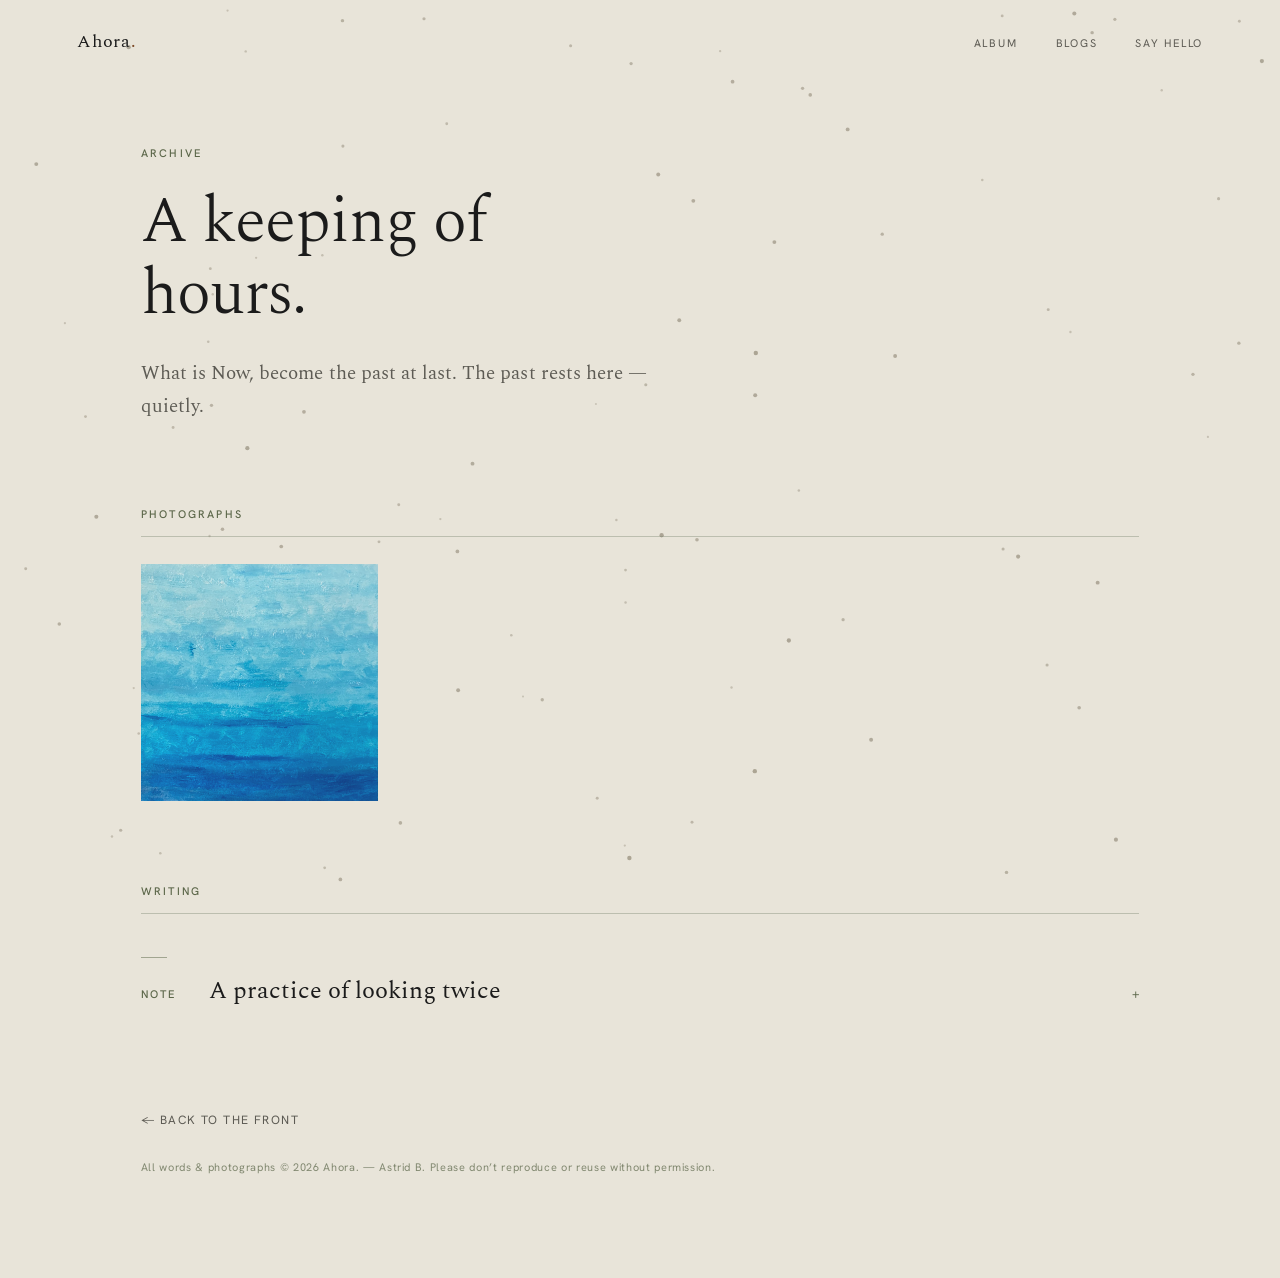
==== commit 4f40004b: "Batch publish by status, featured line-breaks, ownership notices - Publishing: replace Decap's one-a" ====
--- a/archive.html
+++ b/archive.html
@@ -58,6 +58,7 @@
     </section>
 
     <p class="arc-back"><a href="index.html">← Back to the front</a></p>
+    <p class="arc-rights">All words &amp; photographs © 2026 Ahora. — Astrid B. Please don’t reproduce or reuse without permission.</p>
   </main>
 
   <!-- lightbox for viewing an archived photo -->
--- a/styles.css
+++ b/styles.css
@@ -377,6 +377,8 @@
 .colophon { display: flex; justify-content: space-between; gap: 16px; flex-wrap: wrap; padding: 0 var(--pad) 48px; font-family: var(--sans); font-size: 11px; letter-spacing: 0.08em; color: var(--sage); }
 .colophon a { border-bottom: 1px solid rgba(var(--sage-rgb), 0.5); padding-bottom: 1px; transition: color 360ms ease, border-color 360ms ease; }
 .colophon a:hover { color: var(--amber); border-color: var(--amber); }
+/* the ownership line sits on its own quiet row beneath the colophon */
+.colophon .rights { flex-basis: 100%; margin-top: 10px; opacity: 0.72; letter-spacing: 0.06em; }
 
 /* ============================================================
    ARCHIVE PAGE
@@ -417,6 +419,7 @@
 .arc-back { margin-top: clamp(56px, 9vh, 100px); font-family: var(--sans); font-size: 12px; letter-spacing: 0.12em; text-transform: uppercase; }
 .arc-back a { color: var(--muted); border-bottom: 1px solid transparent; padding-bottom: 2px; transition: color 360ms ease, border-color 360ms ease; }
 .arc-back a:hover { color: var(--amber); border-color: var(--amber); }
+.arc-rights { margin-top: clamp(20px, 3vh, 32px); font-family: var(--sans); font-size: 11px; letter-spacing: 0.06em; color: var(--sage); opacity: 0.72; }
 
 /* lightbox */
 .lightbox { position: fixed; inset: 0; z-index: 60; display: flex; align-items: center; justify-content: center; gap: clamp(8px, 2vw, 32px); padding: clamp(24px, 5vw, 64px); background: rgba(18, 20, 26, 0.94); opacity: 0; pointer-events: none; transition: opacity 420ms var(--ease); }
